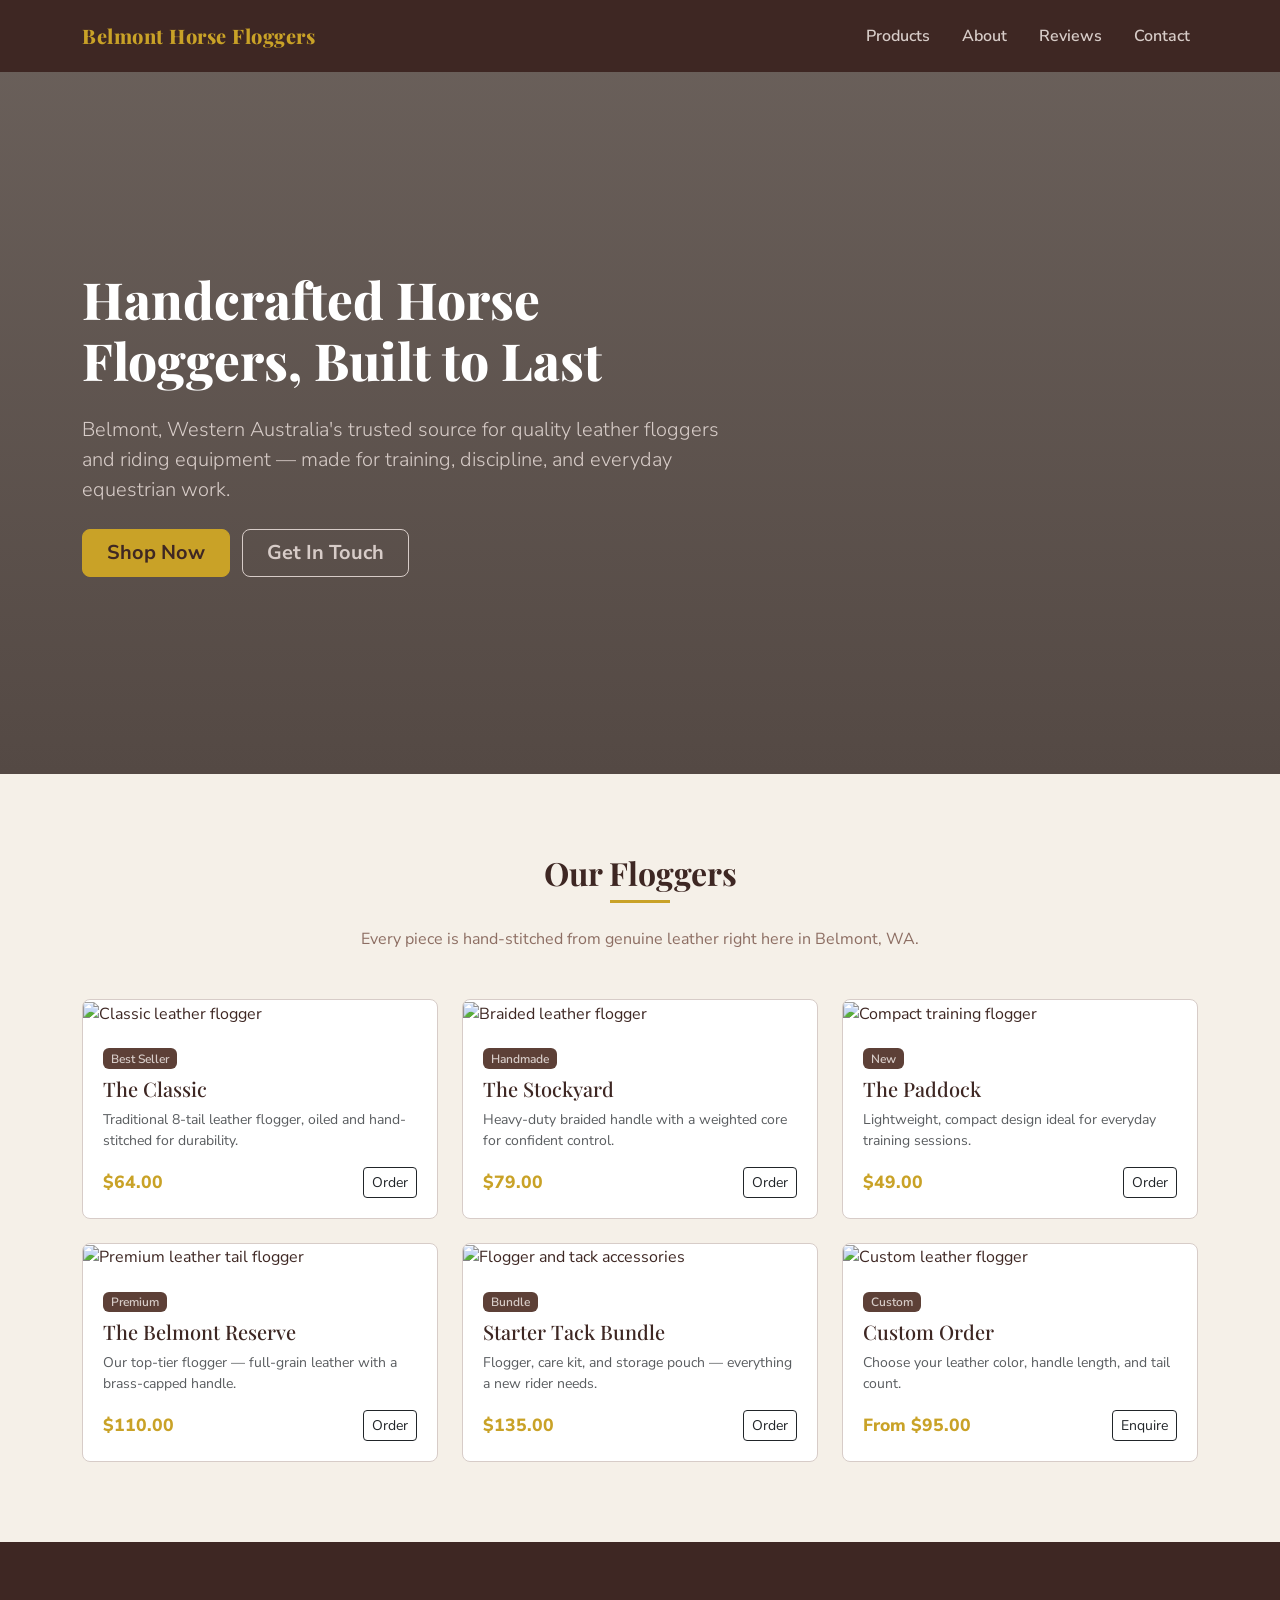
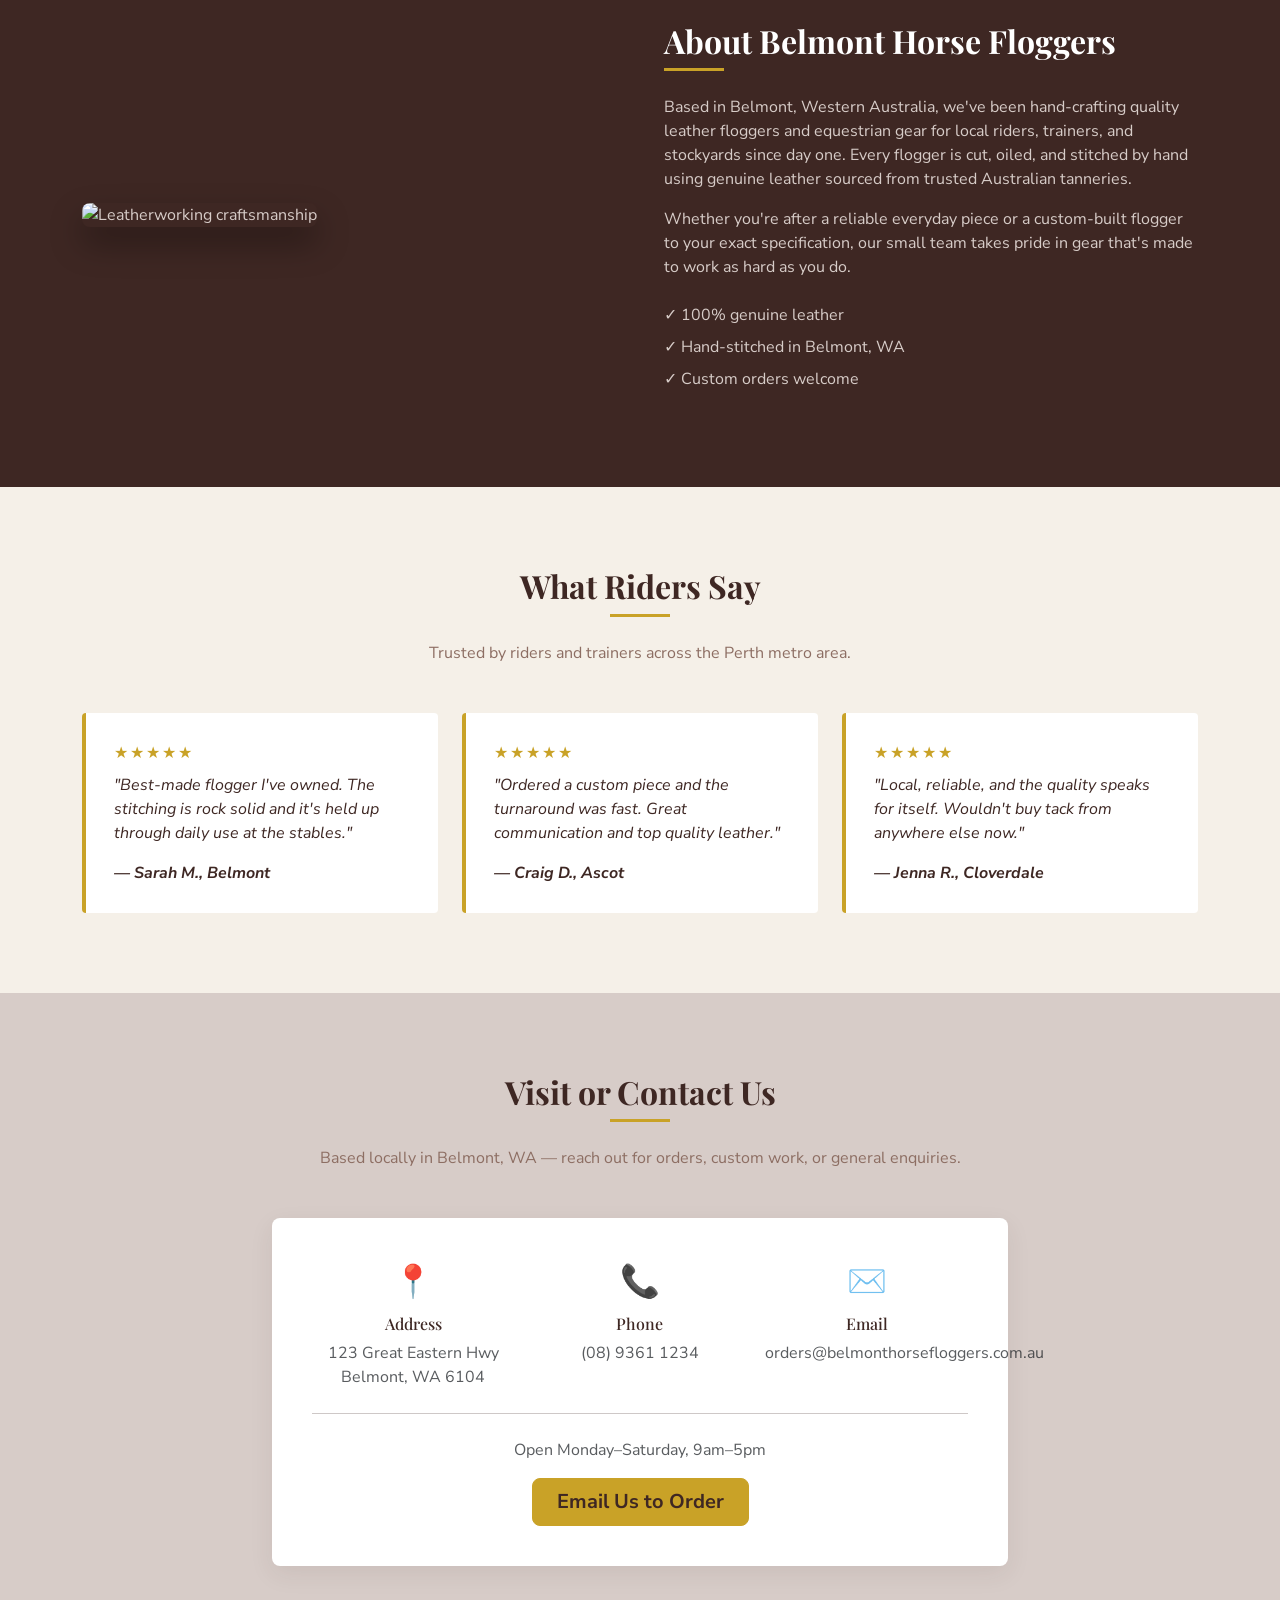
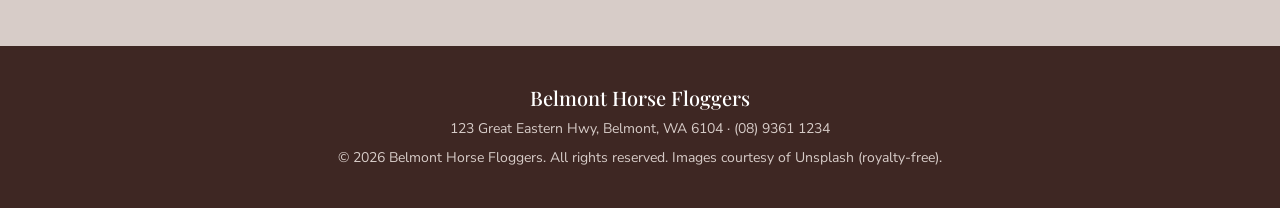
==== index.html @ 40465cc0 "Initial commit: separated stylesheet and organized repository" ====
<!DOCTYPE html>
<html lang="en">
<head>
<meta charset="UTF-8">
<meta name="viewport" content="width=device-width, initial-scale=1.0">
<title>Belmont Horse Floggers | Quality Equestrian Tack in Belmont, WA</title>
<link href="https://cdn.jsdelivr.net/npm/bootstrap@5.3.3/dist/css/bootstrap.min.css" rel="stylesheet">
<link rel="preconnect" href="https://fonts.googleapis.com">
<link href="https://fonts.googleapis.com/css2?family=Playfair+Display:wght@600;700;800&family=Nunito+Sans:wght@400;600;700&display=swap" rel="stylesheet">
<link rel="stylesheet" href="style.css">
</head>
<body>

<!-- NAVBAR -->
<nav class="navbar navbar-expand-lg sticky-top py-3">
  <div class="container">
    <a class="navbar-brand" href="#top">Belmont Horse Floggers</a>
    <button class="navbar-toggler" type="button" data-bs-toggle="collapse" data-bs-target="#navMenu">
      <span class="navbar-toggler-icon"></span>
    </button>
    <div class="collapse navbar-collapse justify-content-end" id="navMenu">
      <ul class="navbar-nav gap-3">
        <li class="nav-item"><a class="nav-link" href="#products">Products</a></li>
        <li class="nav-item"><a class="nav-link" href="#about">About</a></li>
        <li class="nav-item"><a class="nav-link" href="#testimonials">Reviews</a></li>
        <li class="nav-item"><a class="nav-link" href="#contact">Contact</a></li>
      </ul>
    </div>
  </div>
</nav>

<!-- HERO -->
<header class="hero" id="top">
  <div class="container text-center text-md-start">
    <div class="row">
      <div class="col-lg-7">
        <h1>Handcrafted Horse Floggers, Built to Last</h1>
        <p class="lead my-4">Belmont, Western Australia's trusted source for quality leather floggers and riding equipment — made for training, discipline, and everyday equestrian work.</p>
        <a href="#products" class="btn btn-gold btn-lg px-4 me-2">Shop Now</a>
        <a href="#contact" class="btn btn-outline-cream btn-lg px-4">Get In Touch</a>
      </div>
    </div>
  </div>
</header>

<!-- PRODUCTS -->
<section id="products">
  <div class="container">
    <div class="text-center">
      <h2 class="section-title">Our Floggers</h2>
      <div class="divider-gold"></div>
      <p class="section-sub">Every piece is hand-stitched from genuine leather right here in Belmont, WA.</p>
    </div>
    <div class="row g-4">

      <div class="col-sm-6 col-lg-4">
        <div class="product-card">
          <img src="https://images.unsplash.com/photo-1568605114967-8130f3a36994?auto=format&fit=crop&w=800&q=80" alt="Classic leather flogger">
          <div class="card-body">
            <span class="badge badge-craft mb-2">Best Seller</span>
            <h3 class="h5">The Classic</h3>
            <p class="text-muted small">Traditional 8-tail leather flogger, oiled and hand-stitched for durability.</p>
            <div class="d-flex justify-content-between align-items-center">
              <span class="price">$64.00</span>
              <a href="#contact" class="btn btn-sm btn-outline-dark">Order</a>
            </div>
          </div>
        </div>
      </div>

      <div class="col-sm-6 col-lg-4">
        <div class="product-card">
          <img src="https://images.unsplash.com/photo-1601758228041-f3b2795255f1?auto=format&fit=crop&w=800&q=80" alt="Braided leather flogger">
          <div class="card-body">
            <span class="badge badge-craft mb-2">Handmade</span>
            <h3 class="h5">The Stockyard</h3>
            <p class="text-muted small">Heavy-duty braided handle with a weighted core for confident control.</p>
            <div class="d-flex justify-content-between align-items-center">
              <span class="price">$79.00</span>
              <a href="#contact" class="btn btn-sm btn-outline-dark">Order</a>
            </div>
          </div>
        </div>
      </div>

      <div class="col-sm-6 col-lg-4">
        <div class="product-card">
          <img src="https://images.unsplash.com/photo-1594940234943-72d38f9a8654?auto=format&fit=crop&w=800&q=80" alt="Compact training flogger">
          <div class="card-body">
            <span class="badge badge-craft mb-2">New</span>
            <h3 class="h5">The Paddock</h3>
            <p class="text-muted small">Lightweight, compact design ideal for everyday training sessions.</p>
            <div class="d-flex justify-content-between align-items-center">
              <span class="price">$49.00</span>
              <a href="#contact" class="btn btn-sm btn-outline-dark">Order</a>
            </div>
          </div>
        </div>
      </div>

      <div class="col-sm-6 col-lg-4">
        <div class="product-card">
          <img src="https://images.unsplash.com/photo-1567620905732-2d1ec7ab7445?auto=format&fit=crop&w=800&q=80" alt="Premium leather tail flogger">
          <div class="card-body">
            <span class="badge badge-craft mb-2">Premium</span>
            <h3 class="h5">The Belmont Reserve</h3>
            <p class="text-muted small">Our top-tier flogger — full-grain leather with a brass-capped handle.</p>
            <div class="d-flex justify-content-between align-items-center">
              <span class="price">$110.00</span>
              <a href="#contact" class="btn btn-sm btn-outline-dark">Order</a>
            </div>
          </div>
        </div>
      </div>

      <div class="col-sm-6 col-lg-4">
        <div class="product-card">
          <img src="https://images.unsplash.com/photo-1516934024742-b461ee43068a?auto=format&fit=crop&w=800&q=80" alt="Flogger and tack accessories">
          <div class="card-body">
            <span class="badge badge-craft mb-2">Bundle</span>
            <h3 class="h5">Starter Tack Bundle</h3>
            <p class="text-muted small">Flogger, care kit, and storage pouch — everything a new rider needs.</p>
            <div class="d-flex justify-content-between align-items-center">
              <span class="price">$135.00</span>
              <a href="#contact" class="btn btn-sm btn-outline-dark">Order</a>
            </div>
          </div>
        </div>
      </div>

      <div class="col-sm-6 col-lg-4">
        <div class="product-card">
          <img src="https://images.unsplash.com/photo-1553284965-1c8f1ec3f1a3?auto=format&fit=crop&w=800&q=80" alt="Custom leather flogger">
          <div class="card-body">
            <span class="badge badge-craft mb-2">Custom</span>
            <h3 class="h5">Custom Order</h3>
            <p class="text-muted small">Choose your leather color, handle length, and tail count.</p>
            <div class="d-flex justify-content-between align-items-center">
              <span class="price">From $95.00</span>
              <a href="#contact" class="btn btn-sm btn-outline-dark">Enquire</a>
            </div>
          </div>
        </div>
      </div>

    </div>
  </div>
</section>

<!-- ABOUT -->
<section id="about" class="about-section">
  <div class="container">
    <div class="row align-items-center g-5">
      <div class="col-lg-6">
        <img class="about-img" src="https://images.unsplash.com/photo-1553284966-19b8815c7817?auto=format&fit=crop&w=900&q=80" alt="Leatherworking craftsmanship">
      </div>
      <div class="col-lg-6">
        <h2 class="section-title">About Belmont Horse Floggers</h2>
        <div class="divider-gold" style="margin-left:0;"></div>
        <p>Based in Belmont, Western Australia, we've been hand-crafting quality leather floggers and equestrian gear for local riders, trainers, and stockyards since day one. Every flogger is cut, oiled, and stitched by hand using genuine leather sourced from trusted Australian tanneries.</p>
        <p>Whether you're after a reliable everyday piece or a custom-built flogger to your exact specification, our small team takes pride in gear that's made to work as hard as you do.</p>
        <ul class="list-unstyled mt-4">
          <li class="mb-2">✓ 100% genuine leather</li>
          <li class="mb-2">✓ Hand-stitched in Belmont, WA</li>
          <li class="mb-2">✓ Custom orders welcome</li>
        </ul>
      </div>
    </div>
  </div>
</section>

<!-- TESTIMONIALS -->
<section id="testimonials">
  <div class="container">
    <div class="text-center">
      <h2 class="section-title">What Riders Say</h2>
      <div class="divider-gold"></div>
      <p class="section-sub">Trusted by riders and trainers across the Perth metro area.</p>
    </div>
    <div class="row g-4">
      <div class="col-md-4">
        <div class="testimonial-card">
          <div class="stars mb-2">★★★★★</div>
          <p>"Best-made flogger I've owned. The stitching is rock solid and it's held up through daily use at the stables."</p>
          <p class="fw-bold mb-0">— Sarah M., Belmont</p>
        </div>
      </div>
      <div class="col-md-4">
        <div class="testimonial-card">
          <div class="stars mb-2">★★★★★</div>
          <p>"Ordered a custom piece and the turnaround was fast. Great communication and top quality leather."</p>
          <p class="fw-bold mb-0">— Craig D., Ascot</p>
        </div>
      </div>
      <div class="col-md-4">
        <div class="testimonial-card">
          <div class="stars mb-2">★★★★★</div>
          <p>"Local, reliable, and the quality speaks for itself. Wouldn't buy tack from anywhere else now."</p>
          <p class="fw-bold mb-0">— Jenna R., Cloverdale</p>
        </div>
      </div>
    </div>
  </div>
</section>

<!-- CONTACT -->
<section id="contact" class="contact-section">
  <div class="container">
    <div class="text-center">
      <h2 class="section-title">Visit or Contact Us</h2>
      <div class="divider-gold"></div>
      <p class="section-sub">Based locally in Belmont, WA — reach out for orders, custom work, or general enquiries.</p>
    </div>
    <div class="row justify-content-center">
      <div class="col-lg-8">
        <div class="contact-card">
          <div class="row g-4 text-center">
            <div class="col-md-4">
              <div class="fs-2 mb-2">📍</div>
              <h3 class="h6">Address</h3>
              <p class="mb-0 text-muted">123 Great Eastern Hwy<br>Belmont, WA 6104</p>
            </div>
            <div class="col-md-4">
              <div class="fs-2 mb-2">📞</div>
              <h3 class="h6">Phone</h3>
              <p class="mb-0 text-muted"><a href="tel:+61893611234" class="text-decoration-none text-muted">(08) 9361 1234</a></p>
            </div>
            <div class="col-md-4">
              <div class="fs-2 mb-2">✉️</div>
              <h3 class="h6">Email</h3>
              <p class="mb-0 text-muted"><a href="mailto:orders@belmonthorsefloggers.com.au" class="text-decoration-none text-muted">orders@belmonthorsefloggers.com.au</a></p>
            </div>
          </div>
          <hr class="my-4">
          <div class="text-center">
            <p class="text-muted mb-3">Open Monday–Saturday, 9am–5pm</p>
            <a href="mailto:orders@belmonthorsefloggers.com.au" class="btn btn-gold btn-lg px-4">Email Us to Order</a>
          </div>
        </div>
      </div>
    </div>
  </div>
</section>

<!-- FOOTER -->
<footer>
  <div class="container text-center">
    <p class="brand-font h5 mb-2" style="color:#fff;">Belmont Horse Floggers</p>
    <p class="small mb-2">123 Great Eastern Hwy, Belmont, WA 6104 &middot; (08) 9361 1234</p>
    <p class="small mb-0">&copy; 2026 Belmont Horse Floggers. All rights reserved. Images courtesy of Unsplash (royalty-free).</p>
  </div>
</footer>

<script src="https://cdn.jsdelivr.net/npm/bootstrap@5.3.3/dist/js/bootstrap.bundle.min.js"></script>
</body>
</html>
---- style.css ----
:root {
  --leather-dark: #3e2723;
  --leather: #5d4037;
  --leather-light: #8d6e63;
  --tan: #d7ccc8;
  --cream: #f5f0e8;
  --gold: #c9a227;
}

body {
  font-family: 'Nunito Sans', sans-serif;
  color: var(--leather-dark);
  background-color: var(--cream);
}

h1, h2, h3, .brand-font {
  font-family: 'Playfair Display', serif;
}

.navbar {
  background-color: var(--leather-dark);
}

.navbar-brand {
  font-family: 'Playfair Display', serif;
  font-weight: 800;
  color: var(--gold) !important;
  letter-spacing: .5px;
}

.navbar-nav .nav-link {
  color: var(--tan) !important;
  font-weight: 600;
}

.navbar-nav .nav-link:hover {
  color: var(--gold) !important;
}

.hero {
  position: relative;
  min-height: 78vh;
  display: flex;
  align-items: center;
  background: linear-gradient(rgba(30, 17, 13, .65), rgba(30, 17, 13, .75)),
    url('https://images.unsplash.com/photo-1553284965-83fd3e82fa5b?auto=format&fit=crop&w=1920&q=80') center/cover no-repeat;
  color: #fff;
}

.hero h1 {
  font-size: 3.2rem;
  font-weight: 800;
}

.hero .lead {
  color: var(--tan);
  font-size: 1.25rem;
}

.btn-gold {
  background-color: var(--gold);
  border-color: var(--gold);
  color: var(--leather-dark);
  font-weight: 700;
}

.btn-gold:hover {
  background-color: #b28f1f;
  border-color: #b28f1f;
  color: #fff;
}

.btn-outline-cream {
  border-color: var(--tan);
  color: var(--tan);
  font-weight: 700;
}

.btn-outline-cream:hover {
  background-color: var(--tan);
  color: var(--leather-dark);
}

section {
  padding: 5rem 0;
}

.section-title {
  font-weight: 700;
  color: var(--leather-dark);
  margin-bottom: .5rem;
}

.section-sub {
  color: var(--leather-light);
  margin-bottom: 3rem;
}

.product-card {
  background: #fff;
  border: 1px solid var(--tan);
  border-radius: .5rem;
  overflow: hidden;
  transition: transform .2s ease, box-shadow .2s ease;
  height: 100%;
}

.product-card:hover {
  transform: translateY(-6px);
  box-shadow: 0 1rem 2rem rgba(62, 39, 35, .15);
}

.product-card img {
  height: 230px;
  width: 100%;
  object-fit: cover;
}

.product-card .card-body {
  padding: 1.25rem;
}

.price {
  color: var(--gold);
  font-weight: 800;
  font-size: 1.1rem;
}

.badge-craft {
  background-color: var(--leather);
  color: var(--tan);
  font-weight: 600;
  font-size: .75rem;
}

.about-section {
  background-color: var(--leather-dark);
  color: var(--tan);
}

.about-section h2 {
  color: #fff;
}

.about-img {
  border-radius: .5rem;
  width: 100%;
  height: 380px;
  object-fit: cover;
  box-shadow: 0 1rem 2rem rgba(0, 0, 0, .35);
}

.testimonial-card {
  background: #fff;
  border-left: 4px solid var(--gold);
  border-radius: .25rem;
  padding: 1.75rem;
  height: 100%;
}

.testimonial-card p {
  font-style: italic;
}

.stars {
  color: var(--gold);
  letter-spacing: 2px;
}

.contact-section {
  background-color: var(--tan);
}

.contact-card {
  background: #fff;
  border-radius: .5rem;
  padding: 2.5rem;
  box-shadow: 0 .5rem 1.5rem rgba(62, 39, 35, .08);
}

.contact-item i {
  color: var(--gold);
  width: 28px;
}

footer {
  background-color: var(--leather-dark);
  color: var(--tan);
  padding: 2.5rem 0;
}

footer a {
  color: var(--gold);
  text-decoration: none;
}

.divider-gold {
  width: 60px;
  height: 3px;
  background-color: var(--gold);
  margin: 0 auto 1.5rem;
}

.text-center .divider-gold {
  margin-left: auto;
  margin-right: auto;
}
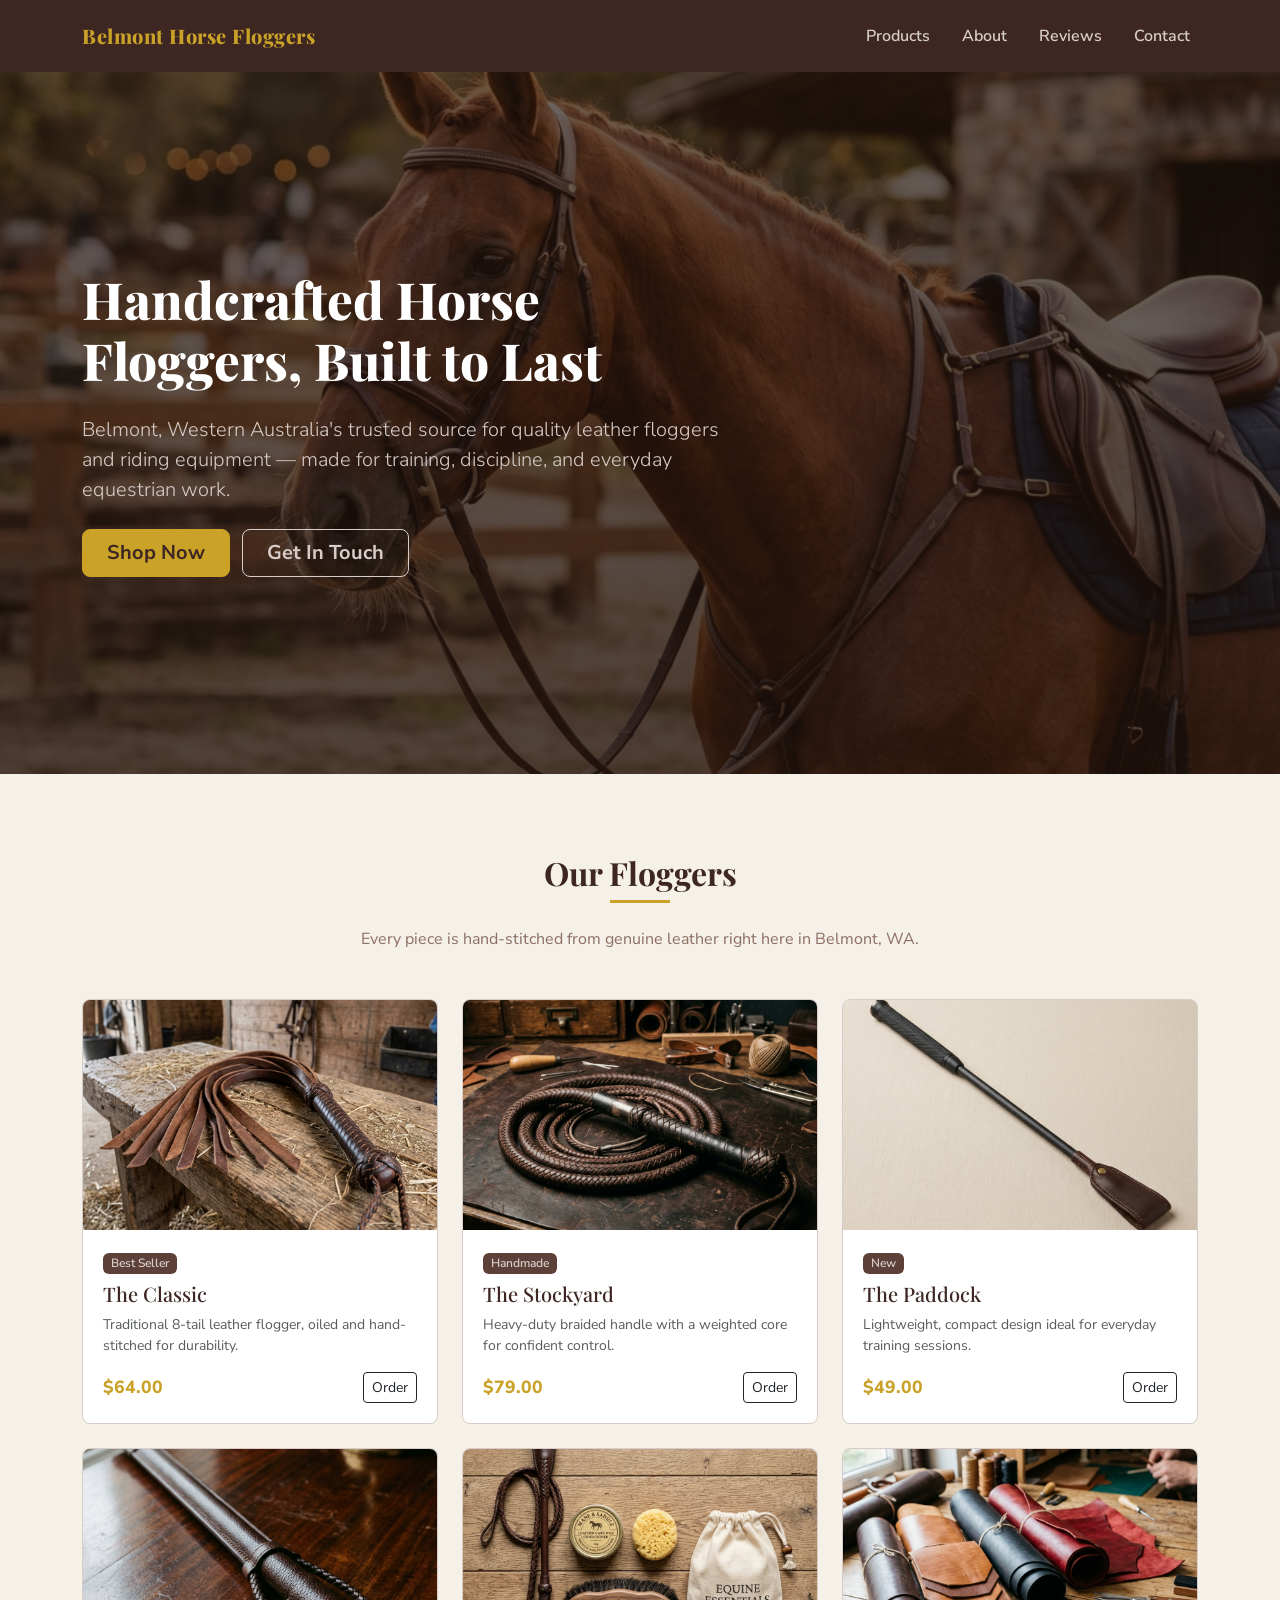
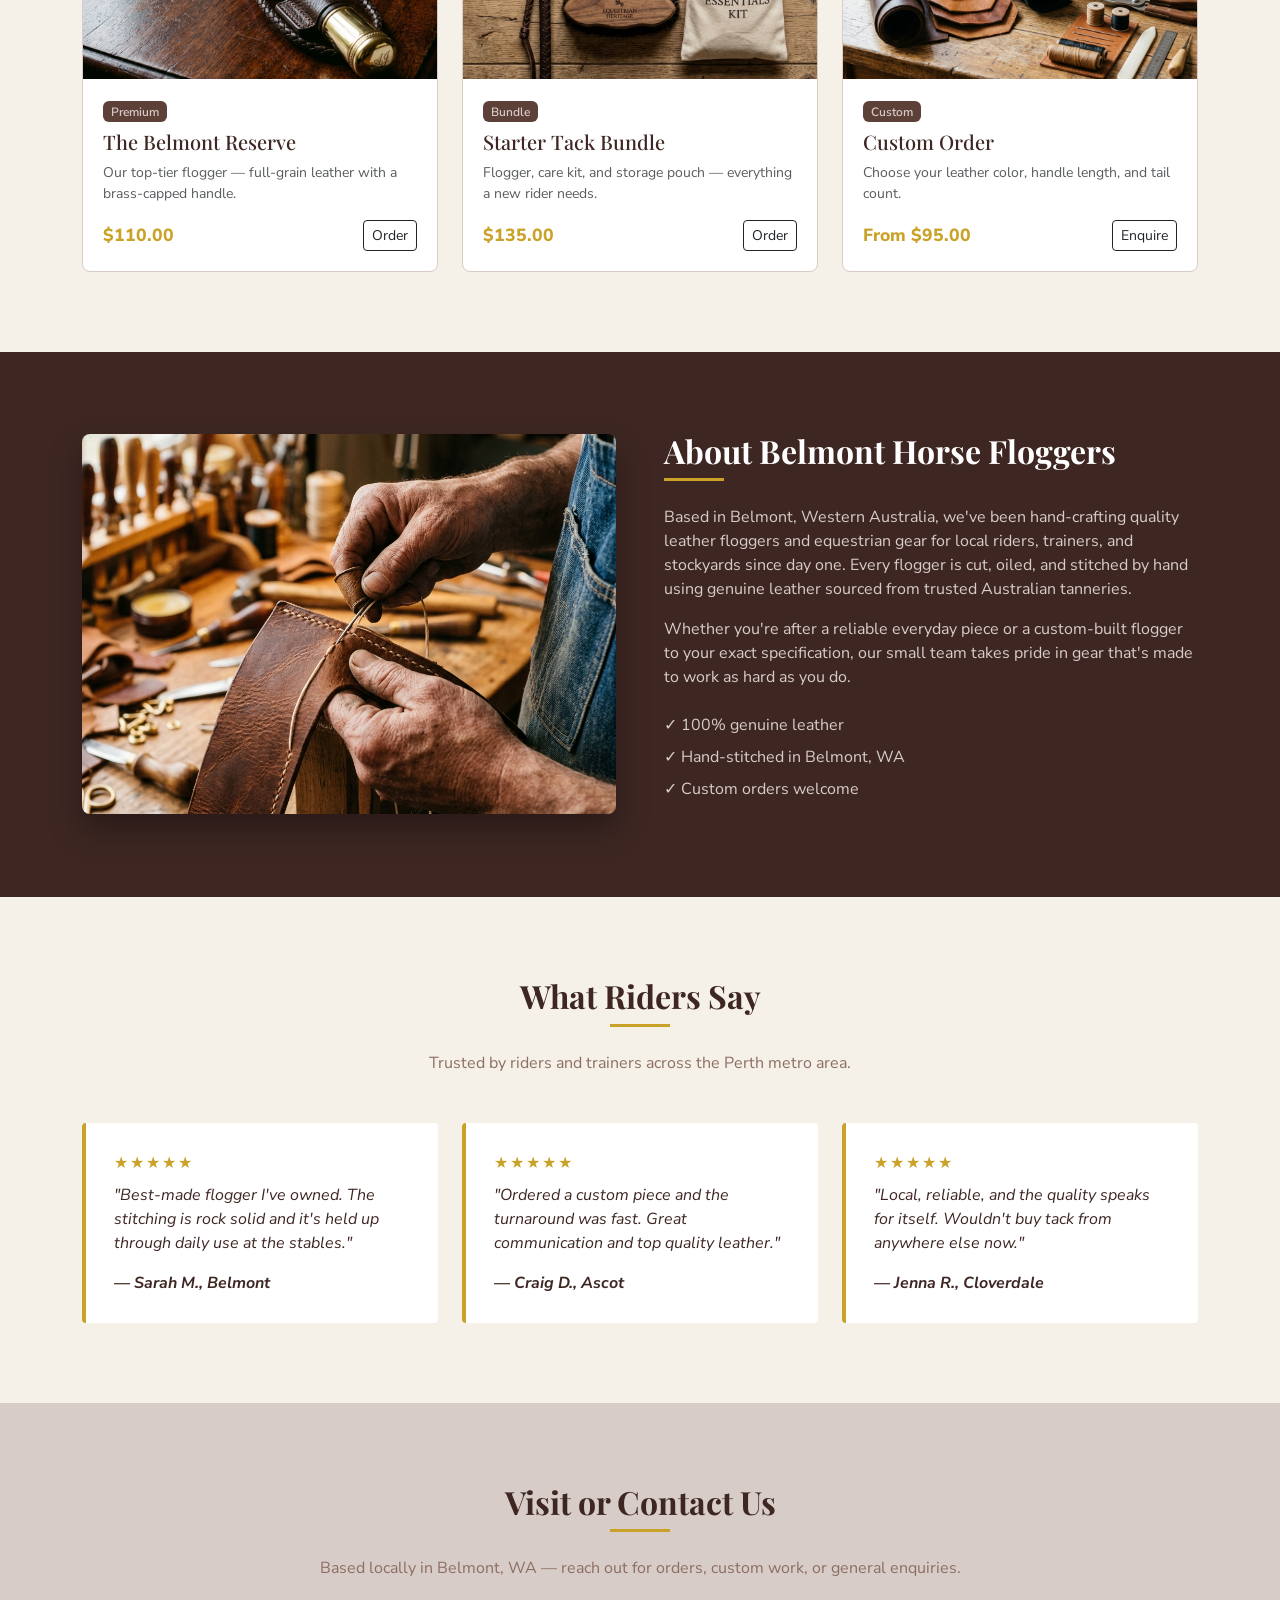
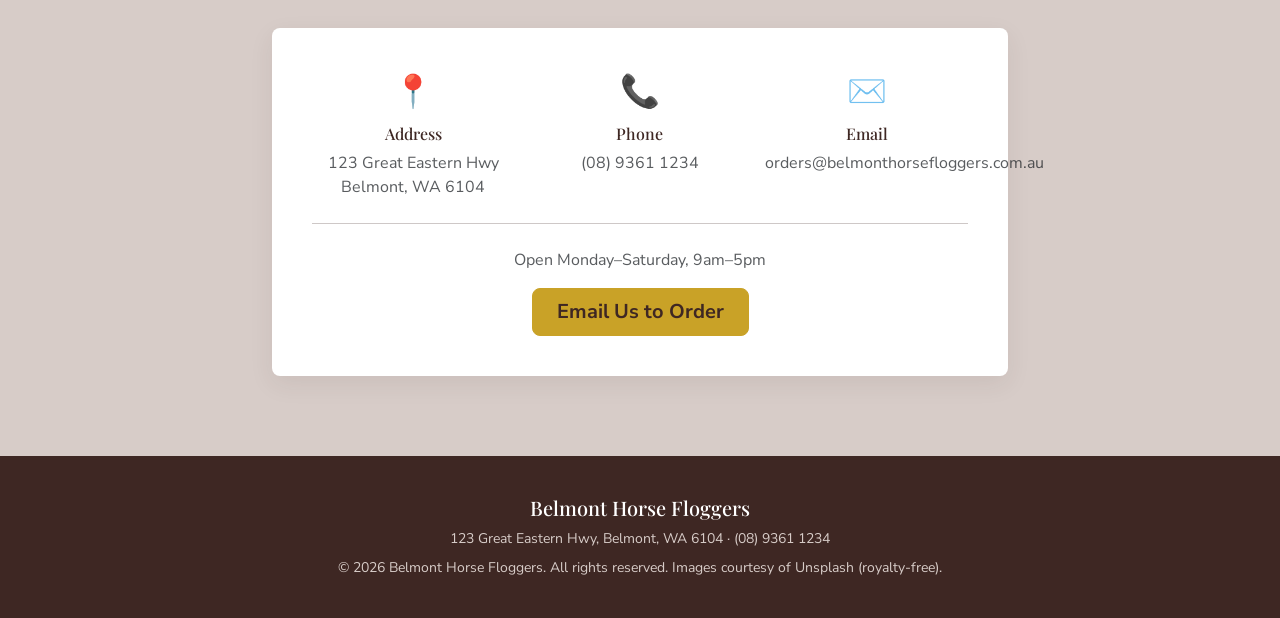
==== commit a6d88bbe: "Update page images with high-quality generated assets" ====
--- a/index.html
+++ b/index.html
@@ -55,7 +55,7 @@
 
       <div class="col-sm-6 col-lg-4">
         <div class="product-card">
-          <img src="https://images.unsplash.com/photo-1568605114967-8130f3a36994?auto=format&fit=crop&w=800&q=80" alt="Classic leather flogger">
+          <img src="photos/classic_flogger.png" alt="Classic leather flogger">
           <div class="card-body">
             <span class="badge badge-craft mb-2">Best Seller</span>
             <h3 class="h5">The Classic</h3>
@@ -70,7 +70,7 @@
 
       <div class="col-sm-6 col-lg-4">
         <div class="product-card">
-          <img src="https://images.unsplash.com/photo-1601758228041-f3b2795255f1?auto=format&fit=crop&w=800&q=80" alt="Braided leather flogger">
+          <img src="photos/stockyard_flogger.png" alt="Braided leather flogger">
           <div class="card-body">
             <span class="badge badge-craft mb-2">Handmade</span>
             <h3 class="h5">The Stockyard</h3>
@@ -85,7 +85,7 @@
 
       <div class="col-sm-6 col-lg-4">
         <div class="product-card">
-          <img src="https://images.unsplash.com/photo-1594940234943-72d38f9a8654?auto=format&fit=crop&w=800&q=80" alt="Compact training flogger">
+          <img src="photos/paddock_flogger.png" alt="Compact training flogger">
           <div class="card-body">
             <span class="badge badge-craft mb-2">New</span>
             <h3 class="h5">The Paddock</h3>
@@ -100,7 +100,7 @@
 
       <div class="col-sm-6 col-lg-4">
         <div class="product-card">
-          <img src="https://images.unsplash.com/photo-1567620905732-2d1ec7ab7445?auto=format&fit=crop&w=800&q=80" alt="Premium leather tail flogger">
+          <img src="photos/belmont_reserve_flogger.png" alt="Premium leather tail flogger">
           <div class="card-body">
             <span class="badge badge-craft mb-2">Premium</span>
             <h3 class="h5">The Belmont Reserve</h3>
@@ -115,7 +115,7 @@
 
       <div class="col-sm-6 col-lg-4">
         <div class="product-card">
-          <img src="https://images.unsplash.com/photo-1516934024742-b461ee43068a?auto=format&fit=crop&w=800&q=80" alt="Flogger and tack accessories">
+          <img src="photos/starter_tack_bundle.png" alt="Flogger and tack accessories">
           <div class="card-body">
             <span class="badge badge-craft mb-2">Bundle</span>
             <h3 class="h5">Starter Tack Bundle</h3>
@@ -130,7 +130,7 @@
 
       <div class="col-sm-6 col-lg-4">
         <div class="product-card">
-          <img src="https://images.unsplash.com/photo-1553284965-1c8f1ec3f1a3?auto=format&fit=crop&w=800&q=80" alt="Custom leather flogger">
+          <img src="photos/custom_flogger.png" alt="Custom leather flogger">
           <div class="card-body">
             <span class="badge badge-craft mb-2">Custom</span>
             <h3 class="h5">Custom Order</h3>
@@ -152,7 +152,7 @@
   <div class="container">
     <div class="row align-items-center g-5">
       <div class="col-lg-6">
-        <img class="about-img" src="https://images.unsplash.com/photo-1553284966-19b8815c7817?auto=format&fit=crop&w=900&q=80" alt="Leatherworking craftsmanship">
+        <img class="about-img" src="photos/leather_crafting.png" alt="Leatherworking craftsmanship">
       </div>
       <div class="col-lg-6">
         <h2 class="section-title">About Belmont Horse Floggers</h2>
--- a/style.css
+++ b/style.css
@@ -43,7 +43,7 @@
   display: flex;
   align-items: center;
   background: linear-gradient(rgba(30, 17, 13, .65), rgba(30, 17, 13, .75)),
-    url('https://images.unsplash.com/photo-1553284965-83fd3e82fa5b?auto=format&fit=crop&w=1920&q=80') center/cover no-repeat;
+    url('photos/hero_background.png') center/cover no-repeat;
   color: #fff;
 }
 
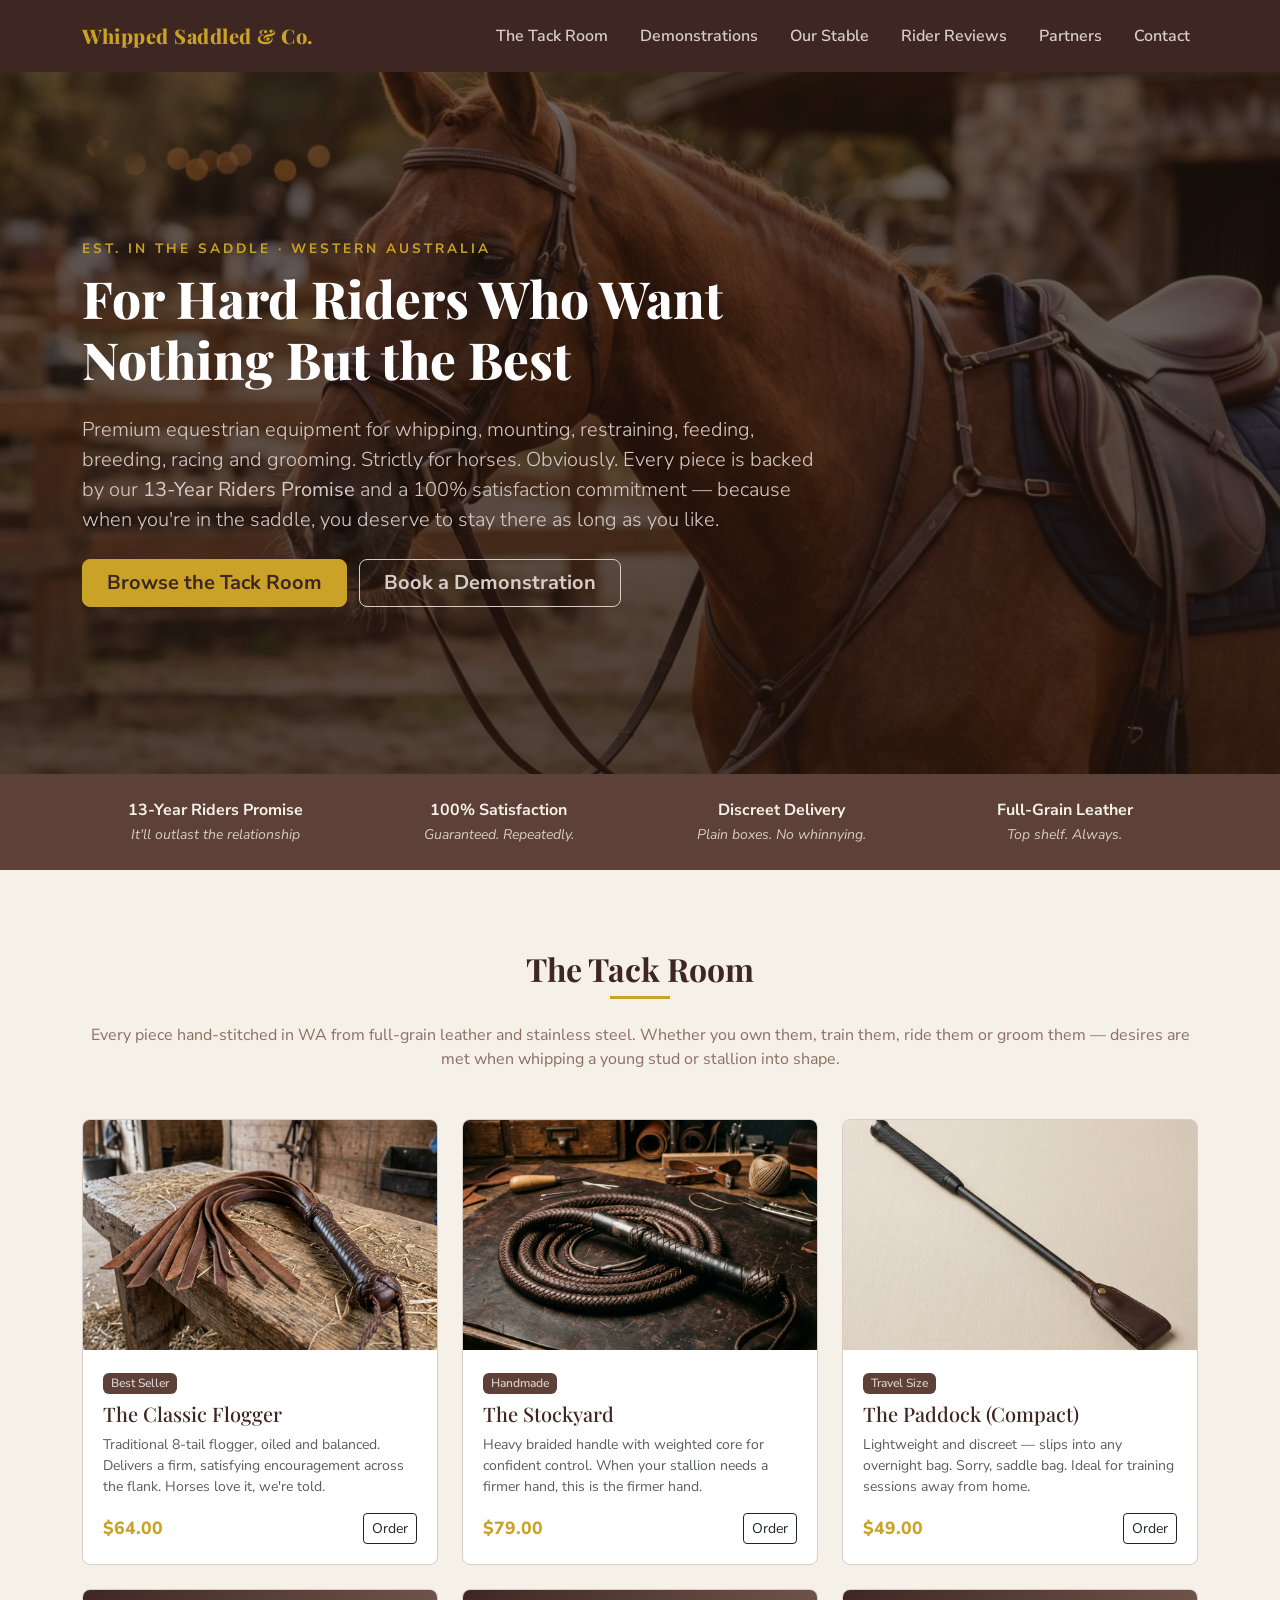
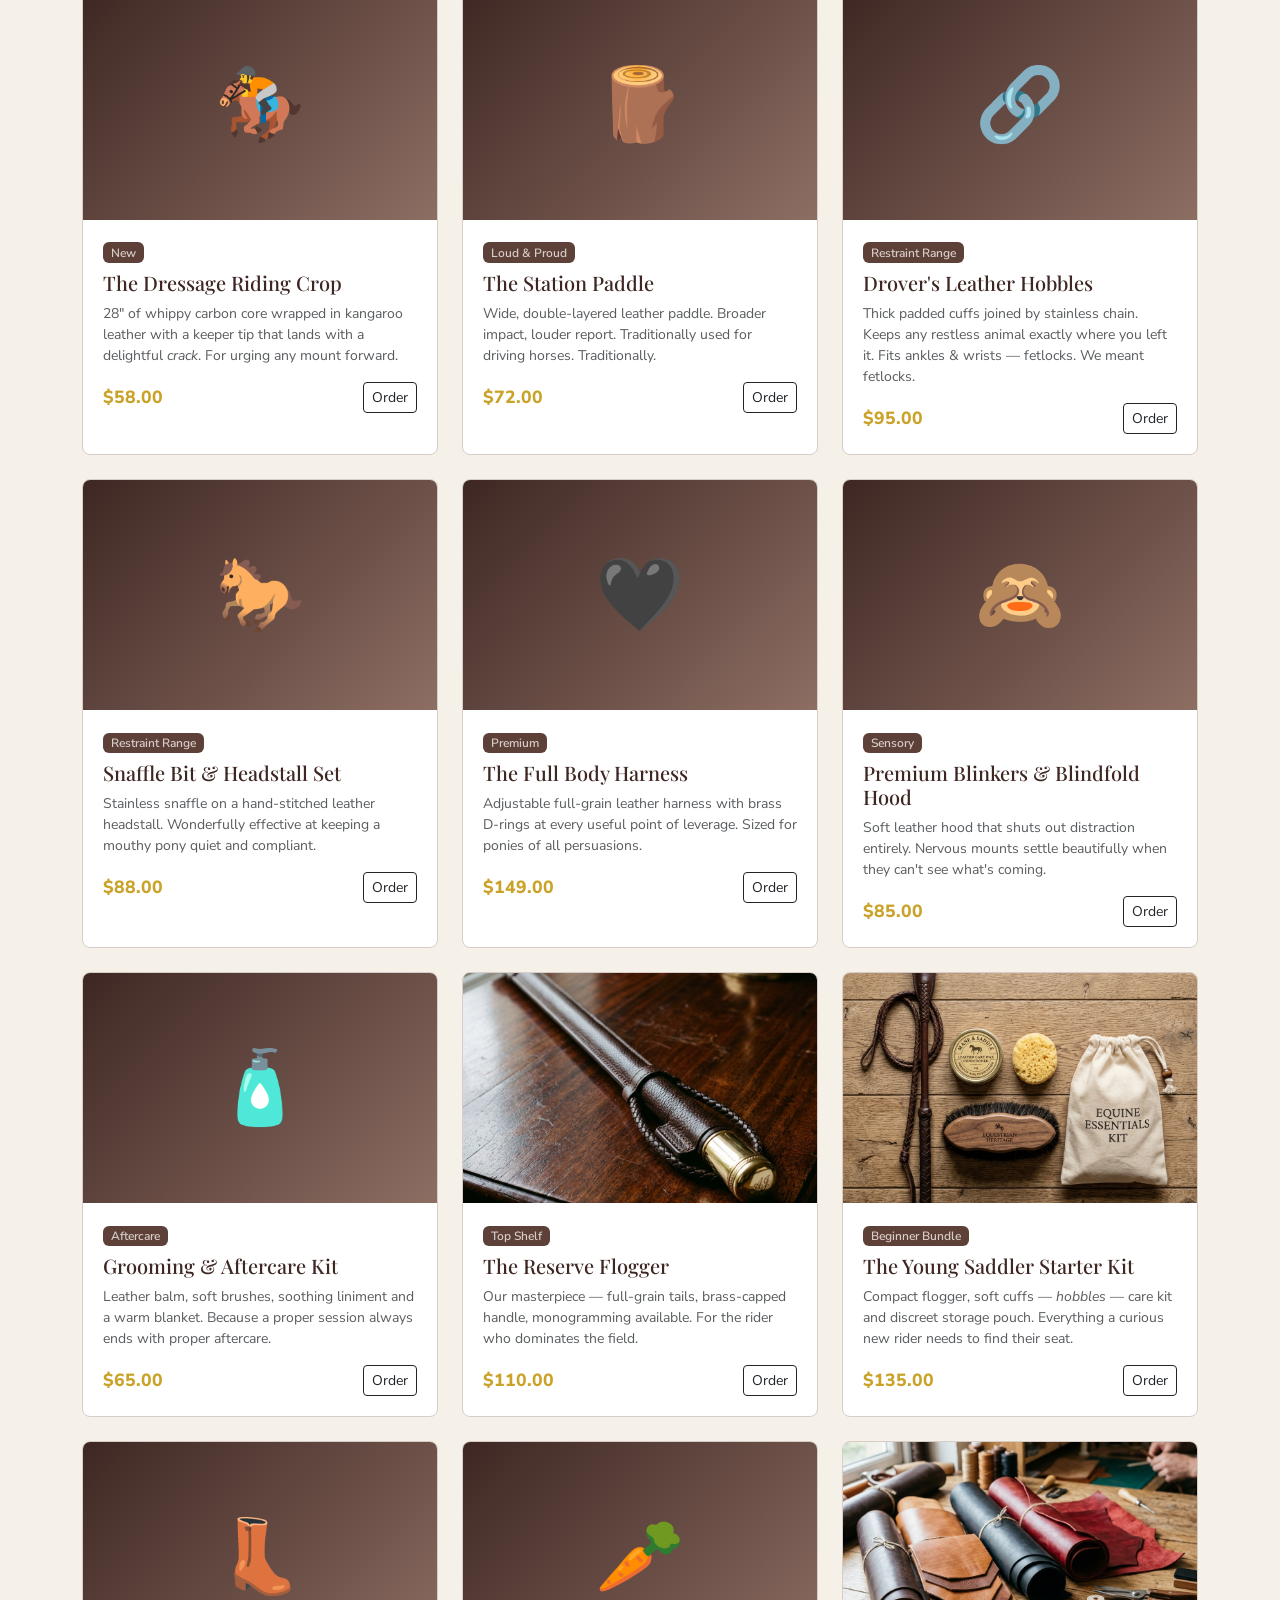
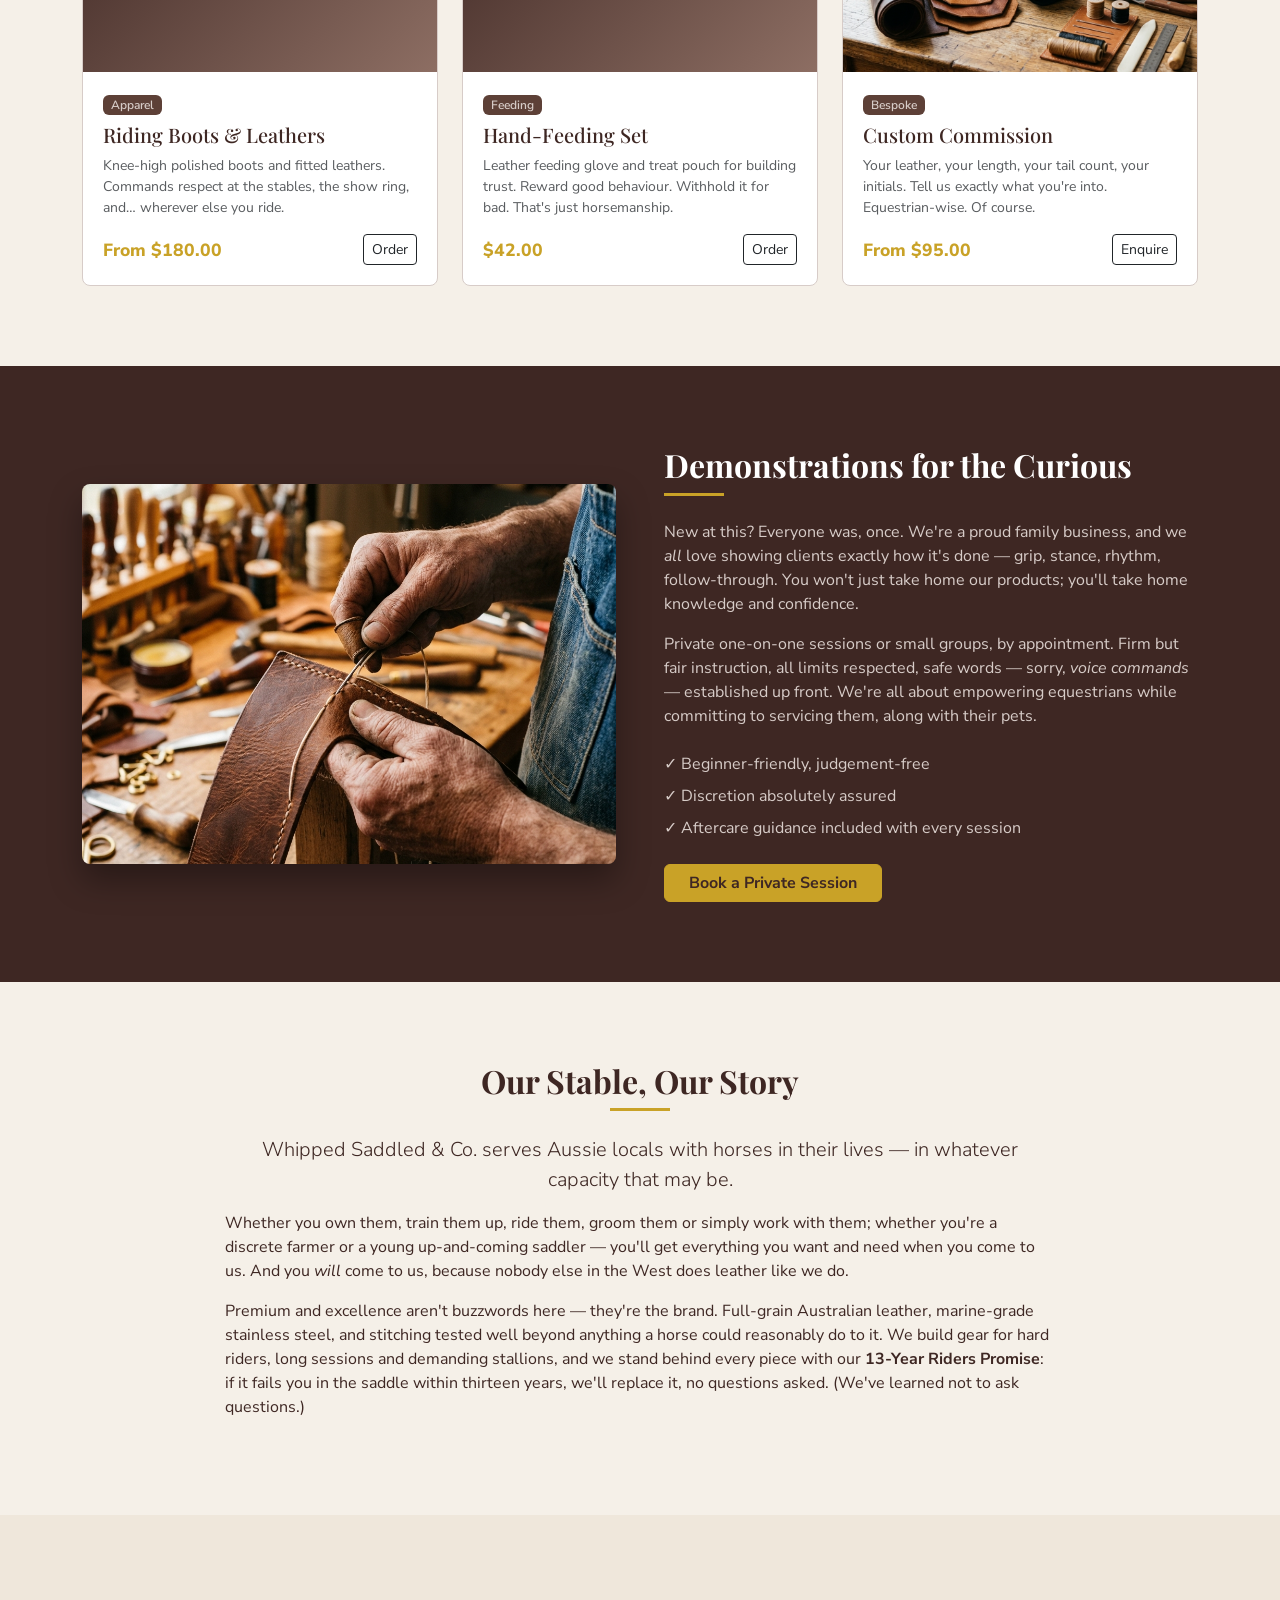
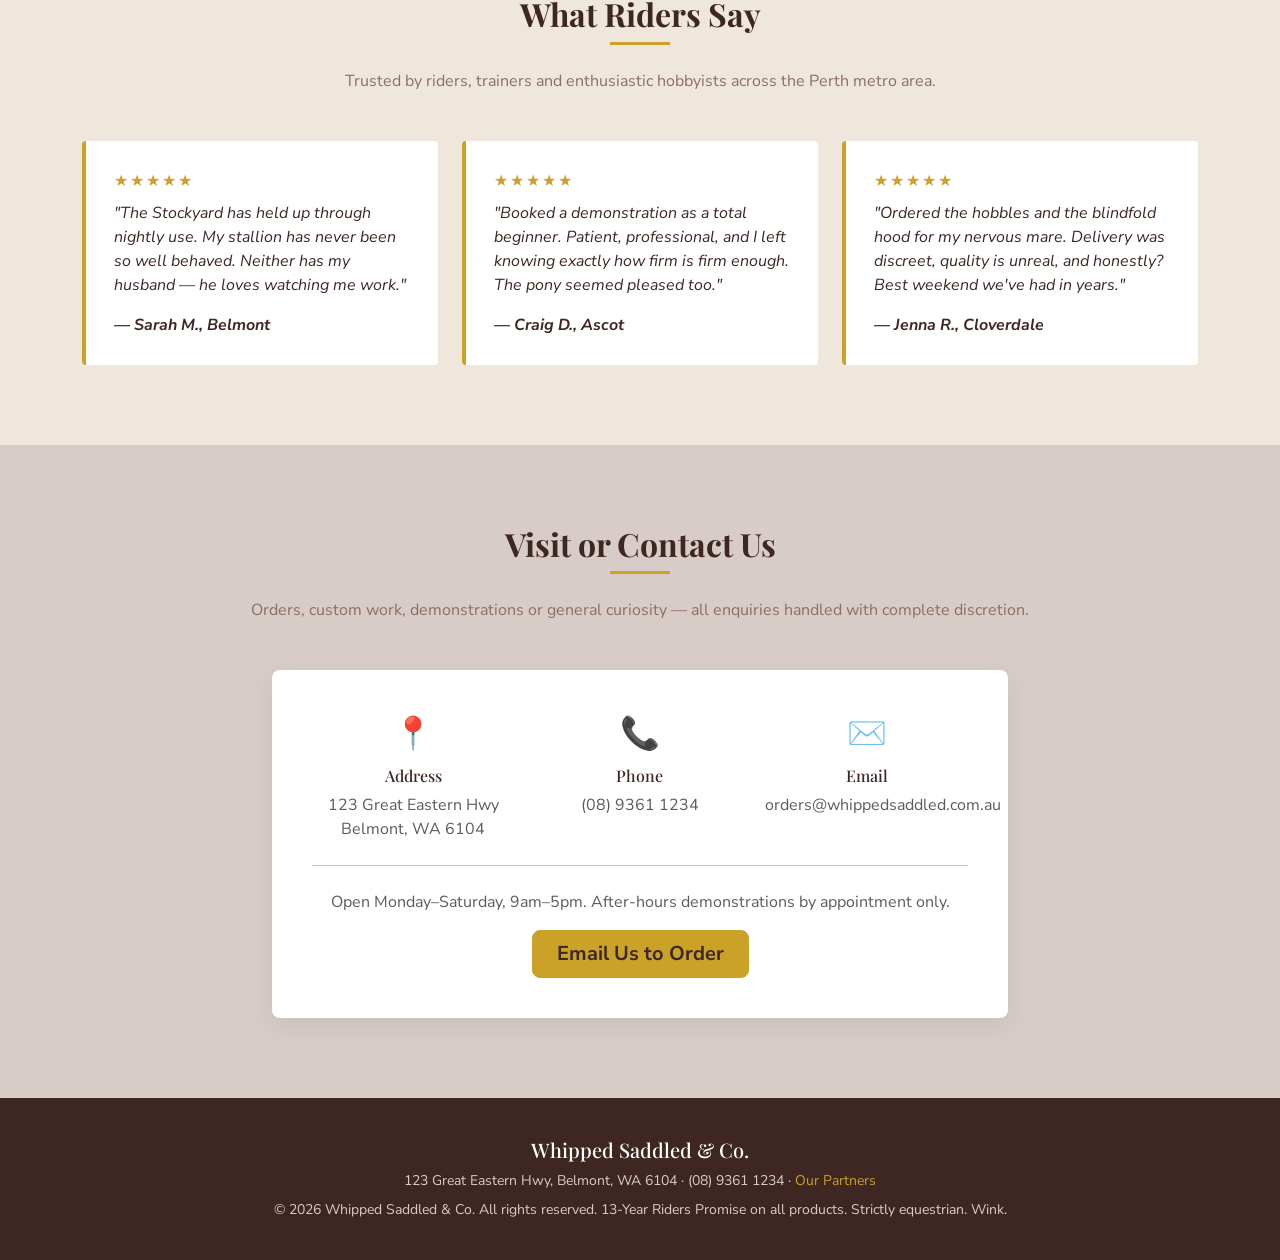
==== commit 99a3c991: "Rebrand to Whipped Saddled & Co. with expanded catalogue and partners page - Rename site from Belmon" ====
--- a/index.html
+++ b/index.html
@@ -3,8 +3,9 @@
 <head>
 <meta charset="UTF-8">
 <meta name="viewport" content="width=device-width, initial-scale=1.0">
-<title>Belmont Horse Floggers | Quality Equestrian Tack in Belmont, WA</title>
-<link href="https://cdn.jsdelivr.net/npm/bootstrap@5.3.3/dist/css/bootstrap.min.css" rel="stylesheet">
+<title>Whipped Saddled &amp; Co. | Premium Equestrian Equipment for Discerning Riders, WA</title>
+<meta name="description" content="Whipped Saddled & Co. — Western Australia's most premium supplier of whips, paddles, harnesses, bits, hobbles and riding gear for hard riders who accept nothing less than total control in the saddle. 13-Year Riders Promise on everything.">
+<link href="https://cdn.jsdelivr.net/npm/bootstrap@5.3.3/dist/css/bootstrap.min.css" rel="stylesheet" integrity="sha384-QWTKZyjpPEjISv5WaRU9OFeRpok6YctnYmDr5pNlyT2bRjXh0JMhjY6hW+ALEwIH" crossorigin="anonymous">
 <link rel="preconnect" href="https://fonts.googleapis.com">
 <link href="https://fonts.googleapis.com/css2?family=Playfair+Display:wght@600;700;800&family=Nunito+Sans:wght@400;600;700&display=swap" rel="stylesheet">
 <link rel="stylesheet" href="style.css">
@@ -14,15 +15,17 @@
 <!-- NAVBAR -->
 <nav class="navbar navbar-expand-lg sticky-top py-3">
   <div class="container">
-    <a class="navbar-brand" href="#top">Belmont Horse Floggers</a>
+    <a class="navbar-brand" href="#top">Whipped Saddled &amp; Co.</a>
     <button class="navbar-toggler" type="button" data-bs-toggle="collapse" data-bs-target="#navMenu">
       <span class="navbar-toggler-icon"></span>
     </button>
     <div class="collapse navbar-collapse justify-content-end" id="navMenu">
       <ul class="navbar-nav gap-3">
-        <li class="nav-item"><a class="nav-link" href="#products">Products</a></li>
-        <li class="nav-item"><a class="nav-link" href="#about">About</a></li>
-        <li class="nav-item"><a class="nav-link" href="#testimonials">Reviews</a></li>
+        <li class="nav-item"><a class="nav-link" href="#products">The Tack Room</a></li>
+        <li class="nav-item"><a class="nav-link" href="#demonstrations">Demonstrations</a></li>
+        <li class="nav-item"><a class="nav-link" href="#about">Our Stable</a></li>
+        <li class="nav-item"><a class="nav-link" href="#testimonials">Rider Reviews</a></li>
+        <li class="nav-item"><a class="nav-link" href="partners.html">Partners</a></li>
         <li class="nav-item"><a class="nav-link" href="#contact">Contact</a></li>
       </ul>
     </div>
@@ -33,23 +36,36 @@
 <header class="hero" id="top">
   <div class="container text-center text-md-start">
     <div class="row">
-      <div class="col-lg-7">
-        <h1>Handcrafted Horse Floggers, Built to Last</h1>
-        <p class="lead my-4">Belmont, Western Australia's trusted source for quality leather floggers and riding equipment — made for training, discipline, and everyday equestrian work.</p>
-        <a href="#products" class="btn btn-gold btn-lg px-4 me-2">Shop Now</a>
-        <a href="#contact" class="btn btn-outline-cream btn-lg px-4">Get In Touch</a>
+      <div class="col-lg-8">
+        <p class="hero-kicker mb-2">EST. IN THE SADDLE &middot; WESTERN AUSTRALIA</p>
+        <h1>For Hard Riders Who Want Nothing But the Best</h1>
+        <p class="lead my-4">Premium equestrian equipment for whipping, mounting, restraining, feeding, breeding, racing and grooming. Strictly for horses. Obviously. Every piece is backed by our <strong>13-Year Riders Promise</strong> and a 100% satisfaction commitment — because when you're in the saddle, you deserve to stay there as long as you like.</p>
+        <a href="#products" class="btn btn-gold btn-lg px-4 me-2">Browse the Tack Room</a>
+        <a href="#demonstrations" class="btn btn-outline-cream btn-lg px-4">Book a Demonstration</a>
       </div>
     </div>
   </div>
 </header>
+
+<!-- PROMISE BAR -->
+<section class="promise-bar py-4">
+  <div class="container">
+    <div class="row text-center g-3">
+      <div class="col-6 col-md-3"><strong>13-Year Riders Promise</strong><br><span class="small">It'll outlast the relationship</span></div>
+      <div class="col-6 col-md-3"><strong>100% Satisfaction</strong><br><span class="small">Guaranteed. Repeatedly.</span></div>
+      <div class="col-6 col-md-3"><strong>Discreet Delivery</strong><br><span class="small">Plain boxes. No whinnying.</span></div>
+      <div class="col-6 col-md-3"><strong>Full-Grain Leather</strong><br><span class="small">Top shelf. Always.</span></div>
+    </div>
+  </div>
+</section>
 
 <!-- PRODUCTS -->
 <section id="products">
   <div class="container">
     <div class="text-center">
-      <h2 class="section-title">Our Floggers</h2>
+      <h2 class="section-title">The Tack Room</h2>
       <div class="divider-gold"></div>
-      <p class="section-sub">Every piece is hand-stitched from genuine leather right here in Belmont, WA.</p>
+      <p class="section-sub">Every piece hand-stitched in WA from full-grain leather and stainless steel. Whether you own them, train them, ride them or groom them — desires are met when whipping a young stud or stallion into shape.</p>
     </div>
     <div class="row g-4">
 
@@ -58,8 +74,8 @@
           <img src="photos/classic_flogger.png" alt="Classic leather flogger">
           <div class="card-body">
             <span class="badge badge-craft mb-2">Best Seller</span>
-            <h3 class="h5">The Classic</h3>
-            <p class="text-muted small">Traditional 8-tail leather flogger, oiled and hand-stitched for durability.</p>
+            <h3 class="h5">The Classic Flogger</h3>
+            <p class="text-muted small">Traditional 8-tail flogger, oiled and balanced. Delivers a firm, satisfying encouragement across the flank. Horses love it, we're told.</p>
             <div class="d-flex justify-content-between align-items-center">
               <span class="price">$64.00</span>
               <a href="#contact" class="btn btn-sm btn-outline-dark">Order</a>
@@ -74,7 +90,7 @@
           <div class="card-body">
             <span class="badge badge-craft mb-2">Handmade</span>
             <h3 class="h5">The Stockyard</h3>
-            <p class="text-muted small">Heavy-duty braided handle with a weighted core for confident control.</p>
+            <p class="text-muted small">Heavy braided handle with weighted core for confident control. When your stallion needs a firmer hand, this is the firmer hand.</p>
             <div class="d-flex justify-content-between align-items-center">
               <span class="price">$79.00</span>
               <a href="#contact" class="btn btn-sm btn-outline-dark">Order</a>
@@ -87,11 +103,116 @@
         <div class="product-card">
           <img src="photos/paddock_flogger.png" alt="Compact training flogger">
           <div class="card-body">
+            <span class="badge badge-craft mb-2">Travel Size</span>
+            <h3 class="h5">The Paddock (Compact)</h3>
+            <p class="text-muted small">Lightweight and discreet — slips into any overnight bag. Sorry, saddle bag. Ideal for training sessions away from home.</p>
+            <div class="d-flex justify-content-between align-items-center">
+              <span class="price">$49.00</span>
+              <a href="#contact" class="btn btn-sm btn-outline-dark">Order</a>
+            </div>
+          </div>
+        </div>
+      </div>
+
+      <div class="col-sm-6 col-lg-4">
+        <div class="product-card">
+          <div class="product-thumb">🏇</div>
+          <div class="card-body">
             <span class="badge badge-craft mb-2">New</span>
-            <h3 class="h5">The Paddock</h3>
-            <p class="text-muted small">Lightweight, compact design ideal for everyday training sessions.</p>
-            <div class="d-flex justify-content-between align-items-center">
-              <span class="price">$49.00</span>
+            <h3 class="h5">The Dressage Riding Crop</h3>
+            <p class="text-muted small">28" of whippy carbon core wrapped in kangaroo leather with a keeper tip that lands with a delightful <em>crack</em>. For urging any mount forward.</p>
+            <div class="d-flex justify-content-between align-items-center">
+              <span class="price">$58.00</span>
+              <a href="#contact" class="btn btn-sm btn-outline-dark">Order</a>
+            </div>
+          </div>
+        </div>
+      </div>
+
+      <div class="col-sm-6 col-lg-4">
+        <div class="product-card">
+          <div class="product-thumb">🪵</div>
+          <div class="card-body">
+            <span class="badge badge-craft mb-2">Loud &amp; Proud</span>
+            <h3 class="h5">The Station Paddle</h3>
+            <p class="text-muted small">Wide, double-layered leather paddle. Broader impact, louder report. Traditionally used for driving horses. Traditionally.</p>
+            <div class="d-flex justify-content-between align-items-center">
+              <span class="price">$72.00</span>
+              <a href="#contact" class="btn btn-sm btn-outline-dark">Order</a>
+            </div>
+          </div>
+        </div>
+      </div>
+
+      <div class="col-sm-6 col-lg-4">
+        <div class="product-card">
+          <div class="product-thumb">🔗</div>
+          <div class="card-body">
+            <span class="badge badge-craft mb-2">Restraint Range</span>
+            <h3 class="h5">Drover's Leather Hobbles</h3>
+            <p class="text-muted small">Thick padded cuffs joined by stainless chain. Keeps any restless animal exactly where you left it. Fits ankles &amp; wrists — fetlocks. We meant fetlocks.</p>
+            <div class="d-flex justify-content-between align-items-center">
+              <span class="price">$95.00</span>
+              <a href="#contact" class="btn btn-sm btn-outline-dark">Order</a>
+            </div>
+          </div>
+        </div>
+      </div>
+
+      <div class="col-sm-6 col-lg-4">
+        <div class="product-card">
+          <div class="product-thumb">🐎</div>
+          <div class="card-body">
+            <span class="badge badge-craft mb-2">Restraint Range</span>
+            <h3 class="h5">Snaffle Bit &amp; Headstall Set</h3>
+            <p class="text-muted small">Stainless snaffle on a hand-stitched leather headstall. Wonderfully effective at keeping a mouthy pony quiet and compliant.</p>
+            <div class="d-flex justify-content-between align-items-center">
+              <span class="price">$88.00</span>
+              <a href="#contact" class="btn btn-sm btn-outline-dark">Order</a>
+            </div>
+          </div>
+        </div>
+      </div>
+
+      <div class="col-sm-6 col-lg-4">
+        <div class="product-card">
+          <div class="product-thumb">🖤</div>
+          <div class="card-body">
+            <span class="badge badge-craft mb-2">Premium</span>
+            <h3 class="h5">The Full Body Harness</h3>
+            <p class="text-muted small">Adjustable full-grain leather harness with brass D-rings at every useful point of leverage. Sized for ponies of all persuasions.</p>
+            <div class="d-flex justify-content-between align-items-center">
+              <span class="price">$149.00</span>
+              <a href="#contact" class="btn btn-sm btn-outline-dark">Order</a>
+            </div>
+          </div>
+        </div>
+      </div>
+
+      <div class="col-sm-6 col-lg-4">
+        <div class="product-card">
+          <div class="product-thumb">🙈</div>
+          <div class="card-body">
+            <span class="badge badge-craft mb-2">Sensory</span>
+            <h3 class="h5">Premium Blinkers &amp; Blindfold Hood</h3>
+            <p class="text-muted small">Soft leather hood that shuts out distraction entirely. Nervous mounts settle beautifully when they can't see what's coming.</p>
+            <div class="d-flex justify-content-between align-items-center">
+              <span class="price">$85.00</span>
+              <a href="#contact" class="btn btn-sm btn-outline-dark">Order</a>
+            </div>
+          </div>
+        </div>
+      </div>
+
+      <div class="col-sm-6 col-lg-4">
+        <div class="product-card">
+          <div class="product-thumb">🧴</div>
+          <div class="card-body">
+            <span class="badge badge-craft mb-2">Aftercare</span>
+            <h3 class="h5">Grooming &amp; Aftercare Kit</h3>
+            <p class="text-muted small">Leather balm, soft brushes, soothing liniment and a warm blanket. Because a proper session always ends with proper aftercare.</p>
+            <div class="d-flex justify-content-between align-items-center">
+              <span class="price">$65.00</span>
               <a href="#contact" class="btn btn-sm btn-outline-dark">Order</a>
             </div>
           </div>
@@ -102,9 +223,9 @@
         <div class="product-card">
           <img src="photos/belmont_reserve_flogger.png" alt="Premium leather tail flogger">
           <div class="card-body">
-            <span class="badge badge-craft mb-2">Premium</span>
-            <h3 class="h5">The Belmont Reserve</h3>
-            <p class="text-muted small">Our top-tier flogger — full-grain leather with a brass-capped handle.</p>
+            <span class="badge badge-craft mb-2">Top Shelf</span>
+            <h3 class="h5">The Reserve Flogger</h3>
+            <p class="text-muted small">Our masterpiece — full-grain tails, brass-capped handle, monogramming available. For the rider who dominates the field.</p>
             <div class="d-flex justify-content-between align-items-center">
               <span class="price">$110.00</span>
               <a href="#contact" class="btn btn-sm btn-outline-dark">Order</a>
@@ -117,9 +238,9 @@
         <div class="product-card">
           <img src="photos/starter_tack_bundle.png" alt="Flogger and tack accessories">
           <div class="card-body">
-            <span class="badge badge-craft mb-2">Bundle</span>
-            <h3 class="h5">Starter Tack Bundle</h3>
-            <p class="text-muted small">Flogger, care kit, and storage pouch — everything a new rider needs.</p>
+            <span class="badge badge-craft mb-2">Beginner Bundle</span>
+            <h3 class="h5">The Young Saddler Starter Kit</h3>
+            <p class="text-muted small">Compact flogger, soft cuffs — <em>hobbles</em> — care kit and discreet storage pouch. Everything a curious new rider needs to find their seat.</p>
             <div class="d-flex justify-content-between align-items-center">
               <span class="price">$135.00</span>
               <a href="#contact" class="btn btn-sm btn-outline-dark">Order</a>
@@ -130,11 +251,41 @@
 
       <div class="col-sm-6 col-lg-4">
         <div class="product-card">
+          <div class="product-thumb">👢</div>
+          <div class="card-body">
+            <span class="badge badge-craft mb-2">Apparel</span>
+            <h3 class="h5">Riding Boots &amp; Leathers</h3>
+            <p class="text-muted small">Knee-high polished boots and fitted leathers. Commands respect at the stables, the show ring, and… wherever else you ride.</p>
+            <div class="d-flex justify-content-between align-items-center">
+              <span class="price">From $180.00</span>
+              <a href="#contact" class="btn btn-sm btn-outline-dark">Order</a>
+            </div>
+          </div>
+        </div>
+      </div>
+
+      <div class="col-sm-6 col-lg-4">
+        <div class="product-card">
+          <div class="product-thumb">🥕</div>
+          <div class="card-body">
+            <span class="badge badge-craft mb-2">Feeding</span>
+            <h3 class="h5">Hand-Feeding Set</h3>
+            <p class="text-muted small">Leather feeding glove and treat pouch for building trust. Reward good behaviour. Withhold it for bad. That's just horsemanship.</p>
+            <div class="d-flex justify-content-between align-items-center">
+              <span class="price">$42.00</span>
+              <a href="#contact" class="btn btn-sm btn-outline-dark">Order</a>
+            </div>
+          </div>
+        </div>
+      </div>
+
+      <div class="col-sm-6 col-lg-4">
+        <div class="product-card">
           <img src="photos/custom_flogger.png" alt="Custom leather flogger">
           <div class="card-body">
-            <span class="badge badge-craft mb-2">Custom</span>
-            <h3 class="h5">Custom Order</h3>
-            <p class="text-muted small">Choose your leather color, handle length, and tail count.</p>
+            <span class="badge badge-craft mb-2">Bespoke</span>
+            <h3 class="h5">Custom Commission</h3>
+            <p class="text-muted small">Your leather, your length, your tail count, your initials. Tell us exactly what you're into. Equestrian-wise. Of course.</p>
             <div class="d-flex justify-content-between align-items-center">
               <span class="price">From $95.00</span>
               <a href="#contact" class="btn btn-sm btn-outline-dark">Enquire</a>
@@ -147,55 +298,73 @@
   </div>
 </section>
 
-<!-- ABOUT -->
-<section id="about" class="about-section">
+<!-- DEMONSTRATIONS -->
+<section id="demonstrations" class="about-section">
   <div class="container">
     <div class="row align-items-center g-5">
       <div class="col-lg-6">
-        <img class="about-img" src="photos/leather_crafting.png" alt="Leatherworking craftsmanship">
+        <img class="about-img" src="photos/leather_crafting.png" alt="Hands-on leather demonstration">
       </div>
       <div class="col-lg-6">
-        <h2 class="section-title">About Belmont Horse Floggers</h2>
+        <h2 class="section-title">Demonstrations for the Curious</h2>
         <div class="divider-gold" style="margin-left:0;"></div>
-        <p>Based in Belmont, Western Australia, we've been hand-crafting quality leather floggers and equestrian gear for local riders, trainers, and stockyards since day one. Every flogger is cut, oiled, and stitched by hand using genuine leather sourced from trusted Australian tanneries.</p>
-        <p>Whether you're after a reliable everyday piece or a custom-built flogger to your exact specification, our small team takes pride in gear that's made to work as hard as you do.</p>
+        <p>New at this? Everyone was, once. We're a proud family business, and we <em>all</em> love showing clients exactly how it's done — grip, stance, rhythm, follow-through. You won't just take home our products; you'll take home knowledge and confidence.</p>
+        <p>Private one-on-one sessions or small groups, by appointment. Firm but fair instruction, all limits respected, safe words — sorry, <em>voice commands</em> — established up front. We're all about empowering equestrians while committing to servicing them, along with their pets.</p>
         <ul class="list-unstyled mt-4">
-          <li class="mb-2">✓ 100% genuine leather</li>
-          <li class="mb-2">✓ Hand-stitched in Belmont, WA</li>
-          <li class="mb-2">✓ Custom orders welcome</li>
+          <li class="mb-2">✓ Beginner-friendly, judgement-free</li>
+          <li class="mb-2">✓ Discretion absolutely assured</li>
+          <li class="mb-2">✓ Aftercare guidance included with every session</li>
         </ul>
+        <a href="#contact" class="btn btn-gold px-4 mt-2">Book a Private Session</a>
+      </div>
+    </div>
+  </div>
+</section>
+
+<!-- ABOUT -->
+<section id="about">
+  <div class="container">
+    <div class="text-center">
+      <h2 class="section-title">Our Stable, Our Story</h2>
+      <div class="divider-gold"></div>
+    </div>
+    <div class="row justify-content-center">
+      <div class="col-lg-9">
+        <p class="lead text-center">Whipped Saddled &amp; Co. serves Aussie locals with horses in their lives — in whatever capacity that may be.</p>
+        <p>Whether you own them, train them up, ride them, groom them or simply work with them; whether you're a discrete farmer or a young up-and-coming saddler — you'll get everything you want and need when you come to us. And you <em>will</em> come to us, because nobody else in the West does leather like we do.</p>
+        <p>Premium and excellence aren't buzzwords here — they're the brand. Full-grain Australian leather, marine-grade stainless steel, and stitching tested well beyond anything a horse could reasonably do to it. We build gear for hard riders, long sessions and demanding stallions, and we stand behind every piece with our <strong>13-Year Riders Promise</strong>: if it fails you in the saddle within thirteen years, we'll replace it, no questions asked. (We've learned not to ask questions.)</p>
       </div>
     </div>
   </div>
 </section>
 
 <!-- TESTIMONIALS -->
-<section id="testimonials">
+<section id="testimonials" class="testimonials-alt">
   <div class="container">
     <div class="text-center">
       <h2 class="section-title">What Riders Say</h2>
       <div class="divider-gold"></div>
-      <p class="section-sub">Trusted by riders and trainers across the Perth metro area.</p>
+      <p class="section-sub">Trusted by riders, trainers and enthusiastic hobbyists across the Perth metro area.</p>
     </div>
     <div class="row g-4">
       <div class="col-md-4">
         <div class="testimonial-card">
           <div class="stars mb-2">★★★★★</div>
-          <p>"Best-made flogger I've owned. The stitching is rock solid and it's held up through daily use at the stables."</p>
+          <p>"The Stockyard has held up through nightly use. My stallion has never been so well behaved. Neither has my husband — he loves watching me work."</p>
           <p class="fw-bold mb-0">— Sarah M., Belmont</p>
         </div>
       </div>
       <div class="col-md-4">
         <div class="testimonial-card">
           <div class="stars mb-2">★★★★★</div>
-          <p>"Ordered a custom piece and the turnaround was fast. Great communication and top quality leather."</p>
+          <p>"Booked a demonstration as a total beginner. Patient, professional, and I left knowing exactly how firm is firm enough. The pony seemed pleased too."</p>
           <p class="fw-bold mb-0">— Craig D., Ascot</p>
         </div>
       </div>
       <div class="col-md-4">
         <div class="testimonial-card">
           <div class="stars mb-2">★★★★★</div>
-          <p>"Local, reliable, and the quality speaks for itself. Wouldn't buy tack from anywhere else now."</p>
+          <p>"Ordered the hobbles and the blindfold hood for my nervous mare. Delivery was discreet, quality is unreal, and honestly? Best weekend we've had in years."</p>
           <p class="fw-bold mb-0">— Jenna R., Cloverdale</p>
         </div>
       </div>
@@ -209,7 +378,7 @@
     <div class="text-center">
       <h2 class="section-title">Visit or Contact Us</h2>
       <div class="divider-gold"></div>
-      <p class="section-sub">Based locally in Belmont, WA — reach out for orders, custom work, or general enquiries.</p>
+      <p class="section-sub">Orders, custom work, demonstrations or general curiosity — all enquiries handled with complete discretion.</p>
     </div>
     <div class="row justify-content-center">
       <div class="col-lg-8">
@@ -228,13 +397,13 @@
             <div class="col-md-4">
               <div class="fs-2 mb-2">✉️</div>
               <h3 class="h6">Email</h3>
-              <p class="mb-0 text-muted"><a href="mailto:orders@belmonthorsefloggers.com.au" class="text-decoration-none text-muted">orders@belmonthorsefloggers.com.au</a></p>
+              <p class="mb-0 text-muted"><a href="mailto:orders@whippedsaddled.com.au" class="text-decoration-none text-muted">orders@whippedsaddled.com.au</a></p>
             </div>
           </div>
           <hr class="my-4">
           <div class="text-center">
-            <p class="text-muted mb-3">Open Monday–Saturday, 9am–5pm</p>
-            <a href="mailto:orders@belmonthorsefloggers.com.au" class="btn btn-gold btn-lg px-4">Email Us to Order</a>
+            <p class="text-muted mb-3">Open Monday–Saturday, 9am–5pm. After-hours demonstrations by appointment only.</p>
+            <a href="mailto:orders@whippedsaddled.com.au" class="btn btn-gold btn-lg px-4">Email Us to Order</a>
           </div>
         </div>
       </div>
@@ -245,12 +414,12 @@
 <!-- FOOTER -->
 <footer>
   <div class="container text-center">
-    <p class="brand-font h5 mb-2" style="color:#fff;">Belmont Horse Floggers</p>
-    <p class="small mb-2">123 Great Eastern Hwy, Belmont, WA 6104 &middot; (08) 9361 1234</p>
-    <p class="small mb-0">&copy; 2026 Belmont Horse Floggers. All rights reserved. Images courtesy of Unsplash (royalty-free).</p>
+    <p class="brand-font h5 mb-2" style="color:#fff;">Whipped Saddled &amp; Co.</p>
+    <p class="small mb-2">123 Great Eastern Hwy, Belmont, WA 6104 &middot; (08) 9361 1234 &middot; <a href="partners.html">Our Partners</a></p>
+    <p class="small mb-0">&copy; 2026 Whipped Saddled &amp; Co. All rights reserved. 13-Year Riders Promise on all products. Strictly equestrian. Wink.</p>
   </div>
 </footer>
 
-<script src="https://cdn.jsdelivr.net/npm/bootstrap@5.3.3/dist/js/bootstrap.bundle.min.js"></script>
+<script src="https://cdn.jsdelivr.net/npm/bootstrap@5.3.3/dist/js/bootstrap.bundle.min.js" integrity="sha384-YvpcrYf0tY3lHB60NNkmXc5s9fDVZLESaAA55NDzOxhy9GkcIdslK1eN7N6jIeHz" crossorigin="anonymous"></script>
 </body>
 </html>
--- a/style.css
+++ b/style.css
@@ -194,6 +194,88 @@
   text-decoration: none;
 }
 
+.hero-kicker {
+  color: var(--gold);
+  font-weight: 700;
+  letter-spacing: 3px;
+  font-size: .85rem;
+}
+
+.promise-bar {
+  background-color: var(--leather);
+  color: var(--cream);
+}
+
+.promise-bar .small {
+  color: var(--tan);
+  font-style: italic;
+}
+
+.product-thumb {
+  height: 230px;
+  display: flex;
+  align-items: center;
+  justify-content: center;
+  font-size: 4.5rem;
+  background: linear-gradient(135deg, var(--leather-dark), var(--leather-light));
+}
+
+.testimonials-alt {
+  background-color: #efe7db;
+}
+
+.partner-card {
+  background: #fff;
+  border: 1px solid var(--tan);
+  border-top: 4px solid var(--gold);
+  border-radius: .5rem;
+  padding: 2rem;
+  height: 100%;
+  transition: transform .2s ease, box-shadow .2s ease;
+}
+
+.partner-card:hover {
+  transform: translateY(-6px);
+  box-shadow: 0 1rem 2rem rgba(62, 39, 35, .15);
+}
+
+.partner-card .partner-icon {
+  font-size: 2.5rem;
+  margin-bottom: .75rem;
+}
+
+.partner-tag {
+  display: inline-block;
+  background-color: var(--cream);
+  border: 1px solid var(--tan);
+  color: var(--leather);
+  border-radius: 2rem;
+  padding: .15rem .75rem;
+  font-size: .75rem;
+  font-weight: 700;
+  margin: 0 .25rem .5rem 0;
+}
+
+.partner-featured {
+  background: #fff;
+  border: 1px solid var(--tan);
+  border-left: 6px solid var(--gold);
+  border-radius: .5rem;
+  padding: 2.5rem;
+  box-shadow: 0 .5rem 1.5rem rgba(62, 39, 35, .08);
+}
+
+.page-hero {
+  background: linear-gradient(rgba(30, 17, 13, .75), rgba(30, 17, 13, .85)),
+    url('photos/hero_background.png') center/cover no-repeat;
+  color: #fff;
+  padding: 6rem 0 4rem;
+}
+
+.page-hero .lead {
+  color: var(--tan);
+}
+
 .divider-gold {
   width: 60px;
   height: 3px;
